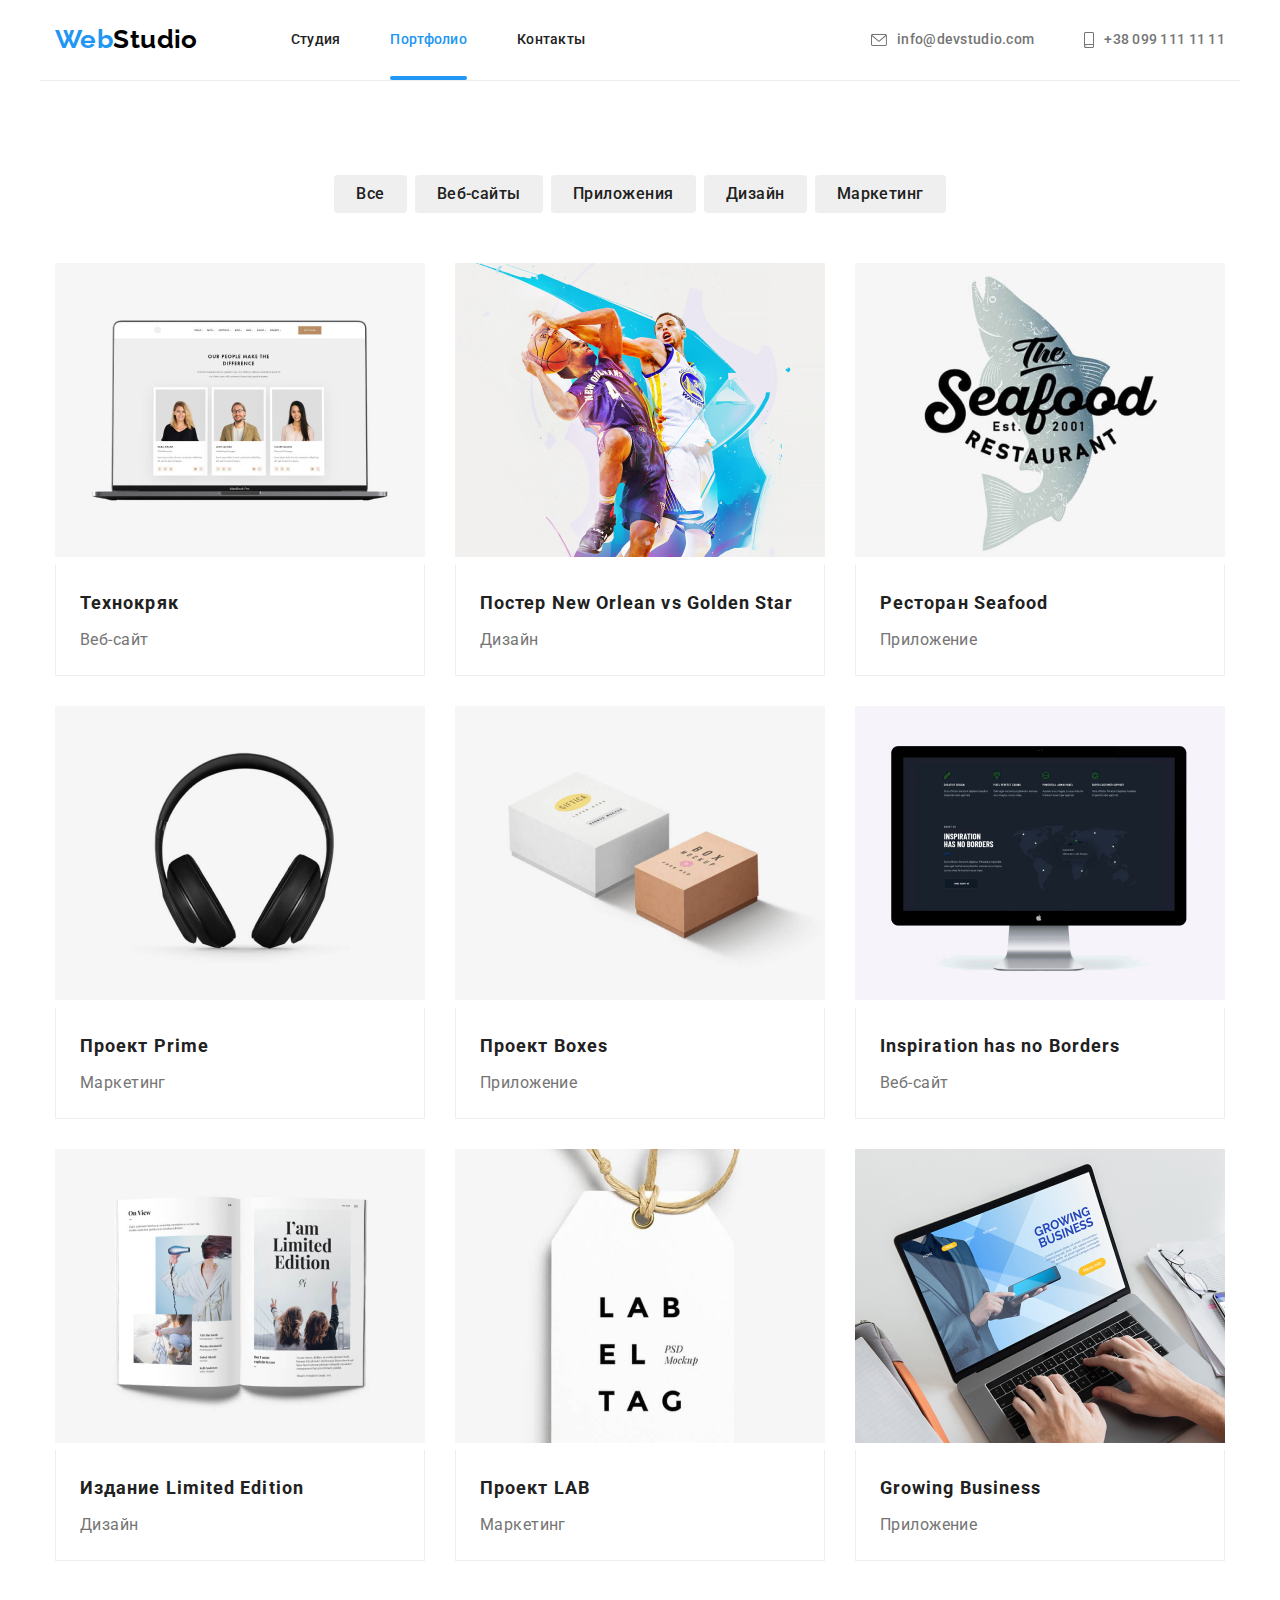
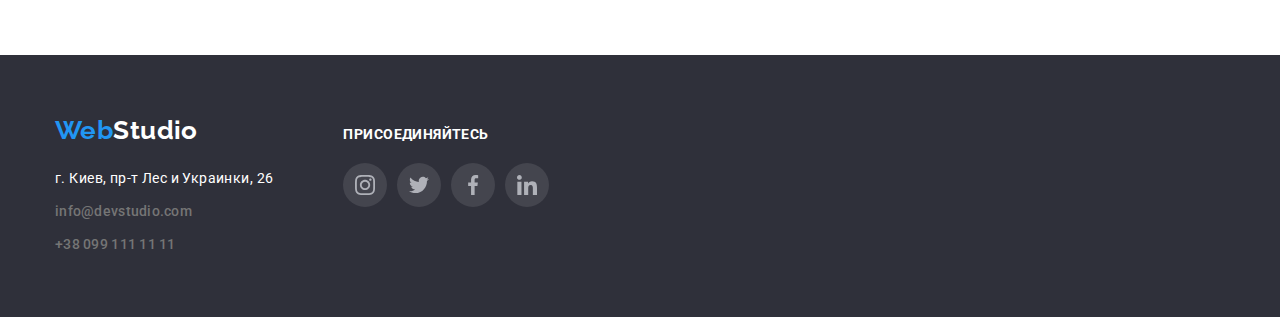
==== portfolio.html @ 2f01249b "копия 5 работы" ====
<!DOCTYPE html>
<html lang="ru">
  <head>
    <!-- head info -->
    <link
      rel="stylesheet"
      href="https://cdnjs.cloudflare.com/ajax/libs/modern-normalize/1.1.0/modern-normalize.css"
      integrity="sha512-Y0MM+V6ymRKN2zStTqzQ227DWhhp4Mzdo6gnlRnuaNCbc+YN/ZH0sBCLTM4M0oSy9c9VKiCvd4Jk44aCLrNS5Q=="
      crossorigin="anonymous"
      referrerpolicy="no-referrer"
    />
    <meta charset="utf-8" />
    <meta name="viewport-2" content="portfolio" />
    <title>Портфолио</title>
    <link rel="preconnect" href="https://fonts.googleapis.com" />
    <link rel="preconnect" href="https://fonts.gstatic.com" crossorigin />
    <link
      href="https://fonts.googleapis.com/css2?family=Raleway:wght@700&family=Roboto:wght@400;500;700;900&display=swap"
      rel="stylesheet"
    />
    <link rel="stylesheet" href="css/style.css" />
  </head>
  <body>
    <!-- Main navigation -->
    <header class="header container">
      <a href="./index.html" class="logo"
        ><span class="logo-item">Web</span>Studio</a
      >
      <nav class="site-nav">
        <ul class="list nav-panel">
          <li class="item">
            <a class="link" href="./index.html">Студия</a>
          </li>
          <li class="item">
            <a class="link currentLink" href="./portfolio.html">Портфолио</a>
          </li>
          <li class="item"><a class="link" href="">Контакты</a></li>
        </ul>
      </nav>
      <ul class="contact list">
        <!-- Ссылка на адрес электронной почты  -->
        <li class="item">
          <a class="mail-link" href="malito:info@devstudio.com">
            <svg class="icon-envelope">
              <use href="./images/icons.svg#icon-envelope"></use>
            </svg>
            info@devstudio.com</a
          >
        </li>
        <!-- Ссылка на телефонный номер -->
        <li class="item">
          <a class="tel-link" href="tel:+380961111111">
            <svg class="icon-smartphone">
              <use href="./images/icons.svg#icon-smartphone"></use>
            </svg>
            +38 099 111 11 11</a
          >
        </li>
      </ul>
    </header>
    <!-- hero -->
    <main class="container">
      <section class="portfolio-section">
        <h1 class="hero-title-portfolio visually-hidden">Фильтр выбора</h1>
        <ul class="btn-filtr cursors list">
          <li class="item">
            <button class="cursors btn current" type="button">Все</button>
          </li>
          <li class="item">
            <button class="cursors btn" type="button">Веб-сайты</button>
          </li>
          <li class="item">
            <button class="cursors btn" type="button">Приложения</button>
          </li>
          <li class="item">
            <button class="cursors btn" type="button">Дизайн</button>
          </li>
          <li class="item">
            <button class="cursors btn" type="button">Маркетинг</button>
          </li>
        </ul>
        <ul class="feature-list list">
          <li class="element">
            <a class="filtr-our-product" href="">
              <div class="product-thumb">
                <img
                  class="img-item"
                  src="./images/portfolio/img-1.jpg"
                  alt="Технокряк"
                  width="370"
                />
                <div class="product-overlay">
                  <div class="product-describ">
                    Технокряк это современная площадка распространения
                    коронавируса. Компании используют эту платформу для
                    цифрового шпионажа и атак на защищённые сервера конкурентов
                  </div>
                </div>
              </div>
              <div class="item-product">
                <h3 class="product-name">Технокряк</h3>
                <p class="application-area">Веб-сайт</p>
              </div>
            </a>
          </li>
          <li class="element">
            <a class="filtr-our-product" href="">
              <div class="product-thumb">
                <img
                  src="./images/portfolio/img-2.jpg"
                  alt="Постер New Orlean vs Golden Star"
                  width="370"
                />
                <div class="product-overlay">
                  <div class="product-describ">
                    Технокряк это современная площадка распространения
                    коронавируса. Компании используют эту платформу для
                    цифрового шпионажа и атак на защищённые сервера конкурентов
                  </div>
                </div>
              </div>
              <div class="item-product">
                <h3 class="product-name">Постер New Orlean vs Golden Star</h3>
                <p class="application-area">Дизайн</p>
              </div></a
            >
          </li>
          <li class="element">
            <a class="filtr-our-product" href="">
              <div class="product-thumb">
                <img
                  src="./images/portfolio/img-3.jpg"
                  alt="Ресторан Seafood"
                  width="370"
                />
                <div class="product-overlay">
                  <div class="product-describ">
                    Технокряк это современная площадка распространения
                    коронавируса. Компании используют эту платформу для
                    цифрового шпионажа и атак на защищённые сервера конкурентов
                  </div>
                </div>
              </div>
              <div class="item-product">
                <h3 class="product-name">Ресторан Seafood</h3>
                <p class="application-area">Приложение</p>
              </div></a
            >
          </li>
          <li class="element">
            <a class="filtr-our-product" href="">
              <div class="product-thumb">
                <img
                  src="./images/portfolio/img-4.jpg"
                  alt="Проект Prime"
                  width="370"
                />
                <div class="product-overlay">
                  <div class="product-describ">
                    Технокряк это современная площадка распространения
                    коронавируса. Компании используют эту платформу для
                    цифрового шпионажа и атак на защищённые сервера конкурентов
                  </div>
                </div>
              </div>
              <div class="item-product">
                <h3 class="product-name">Проект Prime</h3>
                <p class="application-area">Маркетинг</p>
              </div></a
            >
          </li>
          <li class="element">
            <a class="filtr-our-product" href="">
              <div class="product-thumb">
                <img
                  src="./images/portfolio/img-5.jpg"
                  alt="Проект Boxes"
                  width="370"
                />
                <div class="product-overlay">
                  <div class="product-describ">
                    Технокряк это современная площадка распространения
                    коронавируса. Компании используют эту платформу для
                    цифрового шпионажа и атак на защищённые сервера конкурентов
                  </div>
                </div>
              </div>
              <div class="item-product">
                <h3 class="product-name">Проект Boxes</h3>
                <p class="application-area">Приложение</p>
              </div></a
            >
          </li>
          <li class="element">
            <a class="filtr-our-product" href="">
              <div class="product-thumb">
                <img
                  src="./images/portfolio/img-6.jpg"
                  alt="Inspiration has no Borders"
                  width="370"
                />
                <div class="product-overlay">
                  <div class="product-describ">
                    Технокряк это современная площадка распространения
                    коронавируса. Компании используют эту платформу для
                    цифрового шпионажа и атак на защищённые сервера конкурентов
                  </div>
                </div>
              </div>
              <div class="item-product">
                <h3 class="product-name" lang="en">
                  Inspiration has no Borders
                </h3>
                <p class="application-area">Веб-сайт</p>
              </div></a
            >
          </li>
          <li class="element">
            <a class="filtr-our-product" href="">
              <div class="product-thumb">
                <img
                  src="./images/portfolio/img-7.jpg"
                  alt="Издание Limited Edition"
                  width="370"
                />
                <div class="product-overlay">
                  <div class="product-describ">
                    Технокряк это современная площадка распространения
                    коронавируса. Компании используют эту платформу для
                    цифрового шпионажа и атак на защищённые сервера конкурентов
                  </div>
                </div>
              </div>
              <div class="item-product">
                <h3 class="product-name">Издание Limited Edition</h3>
                <p class="application-area">Дизайн</p>
              </div></a
            >
          </li>
          <li class="element">
            <a class="filtr-our-product" href="">
              <div class="product-thumb">
                <img
                  src="./images/portfolio/img-8.jpg"
                  alt="Проект LAB"
                  width="370"
                />
                <div class="product-overlay">
                  <div class="product-describ">
                    Технокряк это современная площадка распространения
                    коронавируса. Компании используют эту платформу для
                    цифрового шпионажа и атак на защищённые сервера конкурентов
                  </div>
                </div>
              </div>
              <div class="item-product">
                <h3 class="product-name">Проект LAB</h3>
                <p class="application-area">Маркетинг</p>
              </div></a
            >
          </li>
          <li class="element">
            <a class="filtr-our-product" href="">
              <div class="product-thumb">
                <img
                  src="./images/portfolio/img-9.jpg"
                  alt="Growing Business"
                  width="370"
                />
                <div class="product-overlay">
                  <div class="product-describ">
                    Технокряк это современная площадка распространения
                    коронавируса. Компании используют эту платформу для
                    цифрового шпионажа и атак на защищённые сервера конкурентов
                  </div>
                </div>
              </div>
              <div class="item-product">
                <h3 class="product-name" lang="en">Growing Business</h3>
                <p class="application-area">Приложение</p>
              </div></a
            >
          </li>
        </ul>
      </section>
    </main>
    <!-- Page footer-->
    <footer class="info">
      <div class="container footer-container">
        <div class="address-info">
          <div class="footer-logo">
            <a href="./index.html" class="logo"
              ><span class="logo-item">Web</span
              ><span class="logo-footer">Studio</span></a
            >
          </div>
          <!-- adress-->
          <address class="address">г. Киев, пр-т Лес и Украинки, 26</address>
          <ul class="footer-contact list">
            <!-- Ссылка на адрес электронной почты  -->
            <li class="item">
              <a class="mail-link" href="malito:info@devstudio.com"
                >info@devstudio.com</a
              >
            </li>
            <!-- Ссылка на телефонный номер -->
            <li class="item">
              <a class="tel-link" href="tel:+380961111111">+38 099 111 11 11</a>
            </li>
          </ul>
        </div>
        <div class="footer-net">
          <h2 class="footer-title">Присоединяйтесь</h2>
          <ul class="footer-network-list list">
            <li class="footer-network">
              <a class="network-link" href=""
                ><svg class="icon">
                  <use href="./images/icons.svg#icon-instagram"></use>
                </svg>
              </a>
            </li>
            <li class="footer-network">
              <a class="network-link" href=""
                ><svg class="icon">
                  <use href="./images/icons.svg#icon-twitter"></use>
                </svg>
              </a>
            </li>
            <li class="footer-network">
              <a class="network-link" href=""
                ><svg class="icon">
                  <use href="./images/icons.svg#icon-facebook"></use>
                </svg>
              </a>
            </li>
            <li class="footer-network">
              <a class="network-link" href=""
                ><svg class="icon">
                  <use href="./images/icons.svg#icon-linkedin"></use>
                </svg>
              </a>
            </li>
          </ul>
        </div>
      </div>
    </footer>
  </body>
</html>
---- css/style.css ----
/* цвет фона #F5F4FA */
/* цвет хедера */
/* вторичный цвет фона #F5F4FA */
/* цвет фона акцента #2F303A */
/* цвет основного текста  #757575*/
/* вторичный цвет текста  #212121* , для лого цвет #000000/
/* цвет текста - белый #FFFFFF */
/* акцент #2196F3 */

html {
  box-sizing: border-box;
}

*,
*::before,
*::after {
  box-sizing: inherit;
}

:root {
  --primary-text-color: #757575;
  --title-text-color: #212121;
  --accent-color: #2196f3;
  --primary-white-color: #ffffff;
  --background-color-accent: #2f303a;
  --background-color-main: #f5f4fa;
}

body {
  font-family: Roboto, sans-serif;
  font-size: 14px;
  line-height: 1.71;
  letter-spacing: 0.03em;
  color: #757575;
}

h1,
h2,
h3,
h4,
h5,
p {
  margin-top: 0;
  margin-bottom: 0;
}

.container {
  width: 1200px;
  padding-left: 15px;
  padding-right: 15px;
  margin-right: auto;
  margin-left: auto;
  /* outline: 2px solid coral; */
}

.list {
  padding: 0;
  margin: 0;
  list-style: none;
  text-decoration: none;
}

.cursors {
  cursor: pointer;
}
/* -------------------------------------------pages------------------------------------ */
.logo {
  font-family: Raleway;
  font-weight: 700;
  font-size: 26px;
  line-height: 1.2;
  text-decoration: none;
  color: #000000;
}

.logo-item {
  color: var(--accent-color);
}

.header {
  display: flex;
  align-items: center;
  border-bottom-width: 1px;
  border-bottom-style: solid;
  border-bottom-color: #ececec;
  background-color: #fff;
}

.webstudio-button {
  font-size: 26px;
  line-height: auto;
}

/* --------------------------------------------site-nav---------------------------------- */

.site-nav {
  margin-left: 93px;
}

.site-nav .link {
  position: relative;
  display: block;
  padding-top: 32px;
  padding-bottom: 32px;

  color: var(--title-text-color);
  font-weight: 500;
  font-size: 14px;
  line-height: 1.14;
  letter-spacing: 0.02em;
  text-decoration: none;
  transition: color 250ms cubic-bezier(0.4, 0, 0.2, 1);
}

.site-nav .link:hover,
.site-nav .link:focus {
  color: var(--accent-color);
}

.site-nav .currentLink::after {
  position: absolute;

  content: "";
  left: 0;
  bottom: 0;
  display: block;
  width: 100%;
  height: 4px;
  border-radius: 2px;
  background-color: var(--accent-color);
}

.nav-panel {
  display: flex;
}

.nav-panel .item + .item {
  margin-left: 50px;
}

.link.currentLink {
  color: var(--accent-color);
}

.contact {
  display: flex;
  margin-left: auto;
}

.contact .item + .item {
  margin-left: 50px;
}

.contact .mail-link,
.contact .tel-link {
  display: flex;
  align-items: center;
  justify-content: center;
  font-weight: 500;
  font-size: 14px;
  line-height: 1.14;
  letter-spacing: 0.02em;
  text-decoration: none;
  color: var(--primary-text-color);
  fill: var(--primary-text-color);
  transition: color 250ms cubic-bezier(0.4, 0, 0.2, 1),
    fill 250ms cubic-bezier(0.4, 0, 0.2, 1);
}

.icon-envelope {
  width: 16px;
  height: 12px;
  margin-right: 10px;
}

.icon-smartphone {
  width: 10px;
  height: 16px;
  margin-right: 10px;
}

.contact .mail-link:hover,
.contact .mail-link:focus,
.contact .tel-link:hover,
.contact .tel-link:focus {
  color: var(--accent-color);
  fill: var(--accent-color);
}

/* ------------------------------------------main web студия------------------------------ */
.hero {
  padding-top: 200px;
  padding-bottom: 280px;
  height: 600px;
  text-align: center;
  background-image: linear-gradient(
      rgba(47, 48, 58, 0.4),
      rgba(47, 48, 58, 0.4)
    ),
    url("../images/hero-img.jpg");
  background-size: 1600px;
  background-repeat: no-repeat;
  background-position: 50% 50%;
}

/* hero title web */
.hero-title {
  width: auto;
  margin-bottom: 30px;
  font-weight: 900;
  font-size: 44px;
  line-height: 1.36;
  text-align: center;
  letter-spacing: 0.06em;
  text-transform: uppercase;
  color: #ffffff;
}

.section-goal {
  padding-top: 94px;
}

/* --------------------------основная секция на веб и портфолио------------------ */
.section-title {
  margin-bottom: 10px;
  font-weight: 700;
  font-size: 14px;
  line-height: 1.14;
  letter-spacing: 0.03em;
  text-transform: uppercase;
  color: var(--title-text-color);
}

/* section-title our-work */
.section-title.our-work {
  margin-bottom: 50px;
  width: auto;
  top: 969px;
  left: 612px;
  font-weight: 700;
  font-size: 36px;
  line-height: 1.16;
  text-align: center;
  text-transform: none;
}

/* кнопка web студия - заказать услуги*/
.hero .button-primary {
  padding-top: 10px;
  padding-right: 32px;
  padding-bottom: 10px;
  padding-left: 32px;

  font-family: inherit;
  font-weight: 700;
  font-size: 16px;
  line-height: 1.87;
  letter-spacing: 0.06em;
  text-decoration: none;
  align-items: center;
  border-radius: 4px;
  box-shadow: 0px 4px 4px rgba(0, 0, 0, 0.15);
  color: var(--primary-white-color);
  background-color: var(--accent-color);
  transition: color 250ms cubic-bezier(0.4, 0, 0.2, 1),
    background-color 250ms cubic-bezier(0.4, 0, 0.2, 1);
}

.button-primary:hover,
.button-primary:focus {
  color: var(--title-text-color);
  background-color: var(--primary-white-color);
}

/* ------icon - main goal------ */
.main-goal {
  display: flex;
}

.icon-main-goal {
  display: flex;
  justify-content: center;
  align-items: center;
  width: 270px;
  height: 120px;
  background-color: var(--background-color-main);
  margin-bottom: 30px;
}

.icon-main-goal .icon {
  width: 70px;
  height: 70px;
}

/* --------main-goal text-------- */
.main-goal .item {
  margin-right: 30px;
  width: 270px;
}

.main-goal .item:last-child {
  margin-right: 0;
}

.text {
  margin-top: 0;
}

.presentation-section {
  padding-top: 94px;
  padding-bottom: 94px;
}

.section-our-team {
  padding-top: 94px;
  padding-bottom: 94px;
  background-color: var(--background-color-main);
}

.section-title.our-team {
  margin-bottom: 50px;
  width: auto;
  font-weight: 700;
  font-size: 36px;
  line-height: 1.16;
  text-align: center;
  letter-spacing: 0.03em;
  text-transform: none;
}

.image-card,
.list-team {
  display: flex;
  justify-content: center;
}

.image-card .item {
  margin-right: 30px;
}

.image-card .item:last-child {
  margin-right: 0;
}

.card-image {
  display: block;
}

.present-thumb::before {
  position: absolute;
  content: "";

  bottom: 0;
  width: 100%;
  height: 70px;
  background: rgba(47, 48, 58, 0.8);
}

.item .present-thumb {
  position: relative;
}

.presentation-description {
  display: flex;
  position: absolute;
  /* justify-content: center; */
  /* align-items: center; */
  /* padding: auto;
  margin: 0; */
  min-width: 205px;
  bottom: 6%;
  right: -6%;
  transform: translate(-50%, -50%);

  font-weight: 700;
  font-size: 14px;
  line-height: 1.14;
  text-align: center;
  letter-spacing: 0.03em;
  text-transform: uppercase;
  color: var(--primary-white-color);
}

.list-team .item {
  background-color: var(--primary-white-color);
}

.staff {
  text-align: center;
}

.job {
  margin-top: 10px;
  text-align: center;
}

.list-team .item {
  margin-right: 30px;
  box-shadow: 0px 1px 3px rgba(0, 0, 0, 0.12), 0px 1px 1px rgba(0, 0, 0, 0.14),
    0px 2px 1px rgba(0, 0, 0, 0.2);
  border-radius: 0px 0px 4px 4px;
}

.list-team .item:last-child {
  margin-right: 0;
}

.staff-member {
  padding-top: 30px;
  padding-bottom: 30px;
}
/*  -----------------------Социальные сети SVG-icon---------------------- */

.list-team-network {
  display: flex;
  justify-content: center;
}

.list-team .network {
  margin-right: 10px;
}

.list-team .network:last-child {
  margin-right: 0;
}

.network-link {
  display: flex;
  width: 44px;
  height: 44px;
  border-radius: 50%;
  justify-content: center;
  align-items: center;
  fill: #afb1b8;
  outline: none;
  transition: background-color 250ms cubic-bezier(0.4, 0, 0.2, 1),
    fill 250ms cubic-bezier(0.4, 0, 0.2, 1);
}

.network .icon {
  width: 20px;
  height: 20px;
}

.network-link:hover,
.network-link:focus {
  background-color: var(--accent-color);
  fill: var(--primary-white-color);
}

/* -------------------------секция Постоянные клиенты------------------------- */
.client-section {
  padding-top: 94px;
  padding-bottom: 94px;
}

.section-title.our-client {
  margin-bottom: 50px;
  width: auto;
  font-weight: 700;
  font-size: 36px;
  line-height: 1.16;
  text-align: center;
  letter-spacing: 0.03em;
  text-transform: none;
}

.client {
  display: flex;
  justify-content: center;
  align-items: center;
  /* outline: 1px solid green; */
}

.company-link {
  display: flex;
  justify-content: center;
  align-items: center;
  padding: 16px 32px;
  width: 170px;
  height: 92px;
  border: 1px solid #afb1b8;
  fill: #afb1b8;
  filter: drop-shadow(0px 4px 4px rgba(0, 0, 0, 0.25));
  border-radius: 4px;
  outline: none;
  transition: fill 250ms cubic-bezier(0.4, 0, 0.2, 1),
    border 250ms cubic-bezier(0.4, 0, 0.2, 1);
}

.company-link .icon {
  display: block;
  width: 106px;
  height: 60px;
}

.client .item {
  margin-right: 30px;
}

.client .item:last-child {
  margin-right: 0;
}

.company-link:hover,
.company-link:focus {
  border: 1px solid var(--accent-color);
  fill: var(--accent-color);
}

/* -----------------------------------------main portfolio-------------------------------- */
.visually-hidden {
  clip: rect(0 0 0 0);
  clip-path: inset(50%);
  height: 1px;
  overflow: hidden;
  position: absolute;
  white-space: nowrap;
  width: 1px;
}

.portfolio-section {
  padding-top: 94px;
  padding-bottom: 94px;
}

.hero-title-portfolio {
  text-align: center;
}

/* ------------кнопки portfolio------------------ */
.btn-filtr {
  margin-bottom: 50px;
  display: flex;
  justify-content: center;
}

.btn-filtr .btn {
  font-weight: 500;
  font-size: 16px;
  line-height: 1.62;
  text-align: center;
  letter-spacing: 0.03em;
  color: #212121;
  outline: none;
  transition: color 250ms cubic-bezier(0.4, 0, 0.2, 1),
    background-color 250ms cubic-bezier(0.4, 0, 0.2, 1),
    box-shadow 250ms cubic-bezier(0.4, 0, 0.2, 1);
}

.btn-filtr .cursors.btn:hover,
.btn-filtr .cursors.btn:focus {
  color: var(--primary-white-color);
  background-color: var(--accent-color);
  box-shadow: 0px 3px 1px rgba(0, 0, 0, 0.1), 0px 1px 2px rgba(0, 0, 0, 0.08),
    0px 2px 2px rgba(0, 0, 0, 0.12);
}

.btn-filtr .item + .item {
  margin-left: 8px;
}

.cursors.btn {
  border-radius: 4px;
  padding-right: 22px;
  padding-left: 22px;
  padding-top: 6px;
  padding-bottom: 6px;
  border: none;
}

/* ----------------------feature-list-------------------- */
.feature-list {
  display: flex;
  flex-wrap: wrap;
  justify-content: center;
}

.filtr-our-product {
  display: block;
  text-decoration: none;
  transition: box-shadow 250ms cubic-bezier(0.4, 0, 0.2, 1);
}

/* ------------------------Overlay--------------------- */
.product-thumb {
  position: relative;
  overflow: hidden;
}

.product-overlay {
  position: absolute;
  top: 0;
  left: 0;
  width: 100%;
  height: 100%;
  background-color: rgba(33, 150, 243, 0.9);
  transform: translateY(100%);
  transition: transform 250ms cubic-bezier(0.4, 0, 0.2, 1);
}

.filtr-our-product:hover .product-overlay,
.filtr-our-product:focus .product-overlay {
  transform: translateY(0);
  outline: none;
  box-shadow: 0px 1px 1px rgba(0, 0, 0, 0.12), 0px 4px 4px rgba(0, 0, 0, 0.06),
    1px 4px 6px rgba(0, 0, 0, 0.16);
}

.product-describ {
  position: absolute;
  max-width: 322px;
  top: 63px;
  left: 24px;
  font-weight: 400;
  font-size: 18px;
  line-height: 1.56;
  letter-spacing: 0.03em;
  color: var(--primary-white-color);
}

/* -------------------filtr-our-product-------------- */

.element {
  outline: none;
  width: 370px;
  margin-right: 30px;
  margin-bottom: 30px;
}

.element .filtr-our-product:hover,
.element .filtr-our-product:focus {
  outline: none;
  box-shadow: 0px 1px 1px rgba(0, 0, 0, 0.12), 0px 4px 4px rgba(0, 0, 0, 0.06),
    1px 4px 6px rgba(0, 0, 0, 0.16);
}

.element:nth-child(3n) {
  margin-right: 0;
}

.element:nth-last-child(-n + 3) {
  margin-bottom: 0;
}

.item-product {
  padding-top: 20px;
  padding-bottom: 20px;
  padding-left: 24px;
  padding-right: 24px;
  border-left: 1px solid #eeeeee;
  border-right: 1px solid #eeeeee;
  border-bottom: 1px solid #eeeeee;
}

.product-name {
  margin-bottom: 4px;
  font-weight: 700;
  font-size: 18px;
  line-height: 2;
  letter-spacing: 0.06em;
  text-decoration: none;
  color: #212121;
}

.application-area {
  font-family: Roboto;
  font-size: 16px;
  line-height: 1.87;
  color: #757575;
}

/* ---------------------------------------footer info------------------------------------*/
.info {
  display: flex;
  padding-top: 60px;
  padding-bottom: 60px;
  background: var(--background-color-accent);
}

.footer-container {
  display: flex;
  align-items: baseline;
}

.footer-logo {
  margin-bottom: 20px;
}

.address {
  margin-bottom: 9px;
  font-size: 14px;
  line-height: 1.71;
  font-style: normal;
  color: var(--primary-white-color);
}

.logo-footer {
  align-self: flex-start;
  color: var(--primary-white-color);
}

.footer-contact .mail-link,
.footer-contact .tel-link {
  font-weight: 500;
  font-size: 14px;
  line-height: 1.14;
  letter-spacing: 0.02em;
  text-decoration: none;
  color: var(--primary-text-color);
  transition: color 250ms cubic-bezier(0.4, 0, 0.2, 1);
}

.footer-contact .mail-link:hover,
.footer-contact .mail-link:focus,
.footer-contact .tel-link:hover,
.footer-contact .tel-link:focus {
  color: var(--accent-color);
}

.footer-contact .item:nth-last-child(2) {
  margin-bottom: 9px;
}

.footer-net {
  float: left;
  margin-left: 70px;
}

.footer-title {
  margin-bottom: 20px;
  font-weight: 700;
  font-size: 14px;
  line-height: 1.14;
  letter-spacing: 0.03em;
  text-transform: uppercase;
  color: var(--primary-white-color);
}

.footer-network-list {
  display: flex;
  justify-content: center;
}

.footer-network-list .footer-network {
  margin-right: 10px;
}

.footer-network-list .footer-network:last-child {
  margin-right: 0;
}

.footer-network-list .network-link {
  width: 44px;
  height: 44px;
  border-radius: 50%;
  justify-content: center;
  align-items: center;
  fill: #afb1b8;
  background-color: #ffffff1a;
  outline: none;
  transition: background-color 250ms cubic-bezier(0.4, 0, 0.2, 1),
    fill 250ms cubic-bezier(0.4, 0, 0.2, 1);
}

.footer-network .icon {
  display: flex;
  width: 20px;
  height: 20px;
}

.network-link:hover,
.network-link:focus {
  background-color: var(--accent-color);
  fill: var(--primary-white-color);
}

/* --------------------------------modal---------------------------- */

.backdrop {
  position: fixed;
  top: 0;
  left: 0;
  width: 100%;
  height: 100%;
  background: rgba(0, 0, 0, 0.2);

  opacity: 1;
  transition: opacity 250ms cubic-bezier(0.4, 0, 0.2, 1),
    visibility 250ms cubic-bezier(0.4, 0, 0.2, 1);
}

.backdrop.is-hidden {
  opacity: 0;
  pointer-events: none;
  visibility: hidden;
}

.backdrop.is-hidden .modal {
  transform: translate(-50%, -50%) scale(1.3);
}

.modal {
  position: absolute;
  top: 50%;
  left: 50%;
  transform: translate(-50%, -50%) scale(1);
  z-index: 5;

  width: 528px;
  height: 581px;
  padding: 15px;

  background-color: #fff;
  transition: transform 250ms cubic-bezier(0.4, 0, 0.2, 1);
  box-shadow: 0px 1px 3px rgba(0, 0, 0, 0.12), 0px 1px 1px rgba(0, 0, 0, 0.14),
    0px 2px 1px rgba(0, 0, 0, 0.2);
  border-radius: 4px;
}

.modal-close .icon {
  display: flex;
  position: fixed;
  top: 8px;
  right: 8px;
  width: 20px;
  height: 20px;
}

.modal-close {
  display: flex;
  position: fixed;
  top: 3px;
  right: 3px;
  width: 30px;
  height: 30px;
  border-radius: 50%;
  border: 1px solid rgba(0, 0, 0, 0.1);
  justify-content: center;
  align-items: flex-end;
  outline: none;
}
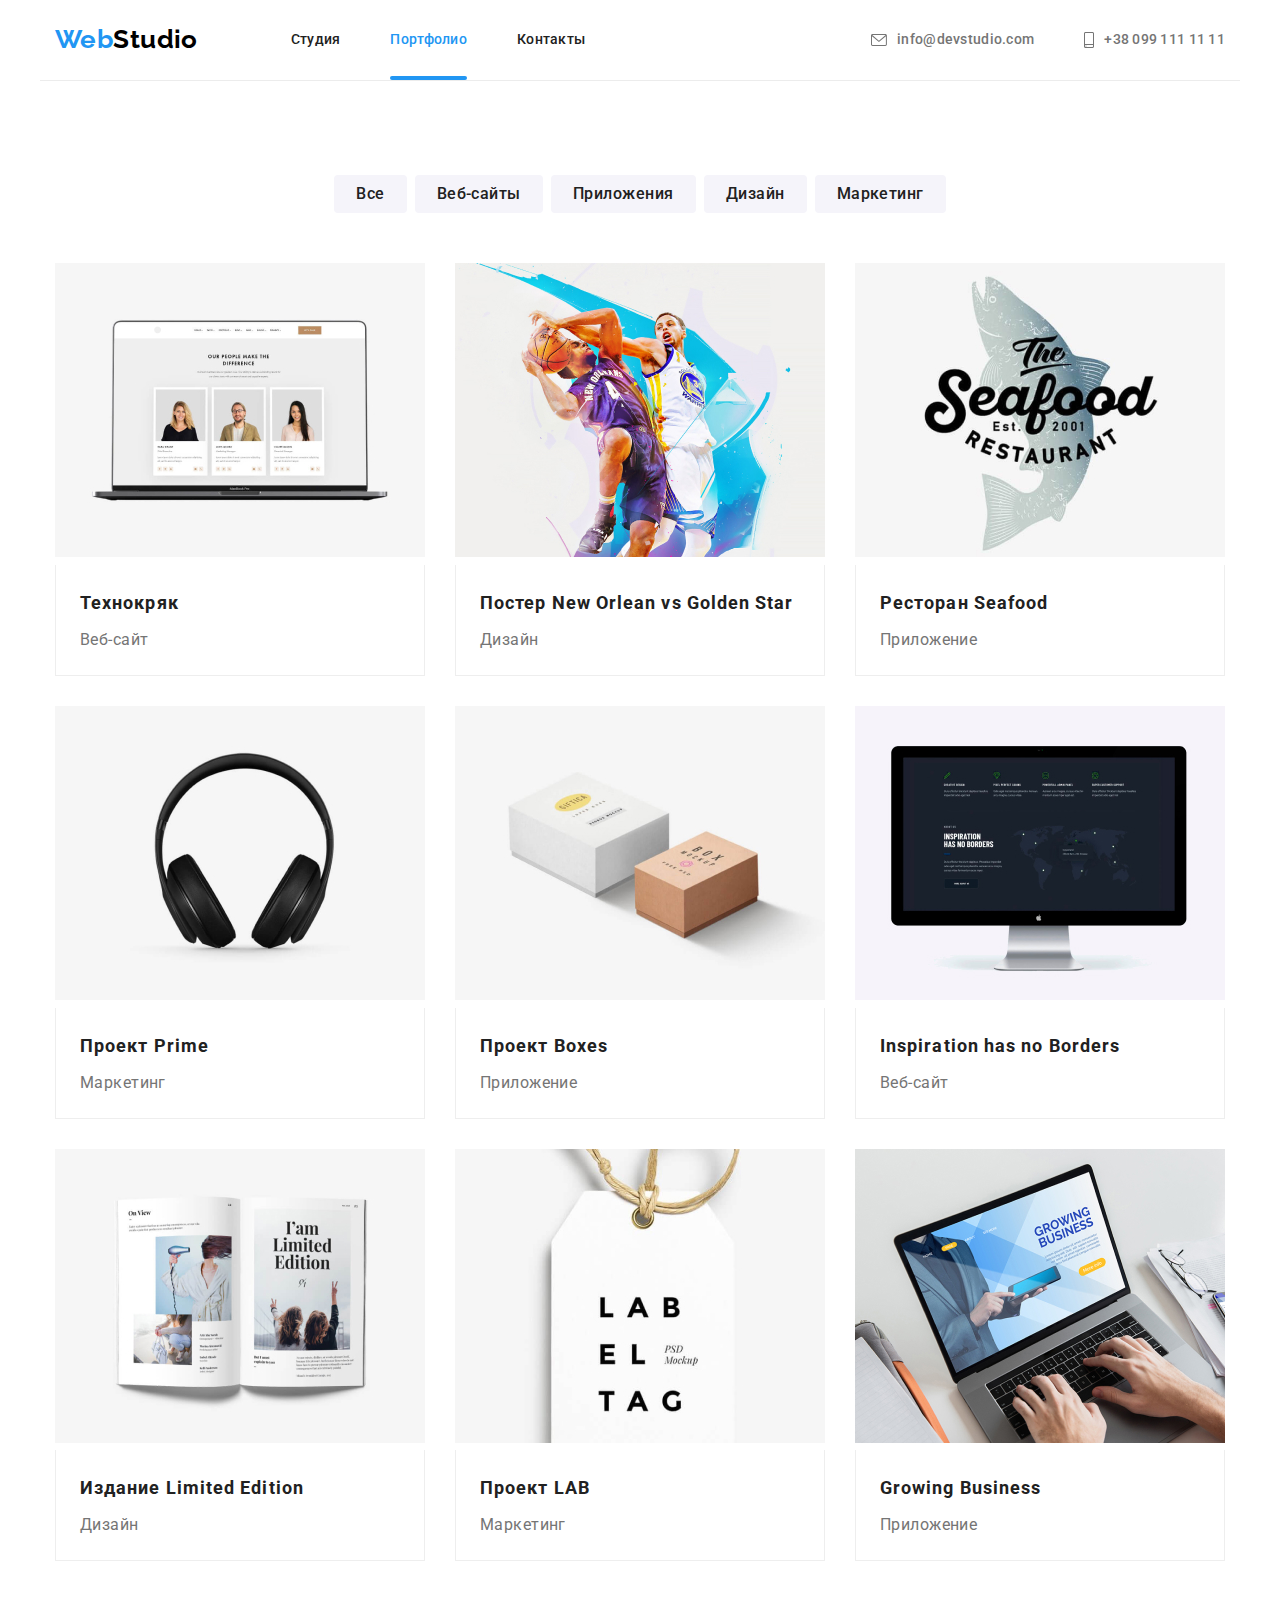
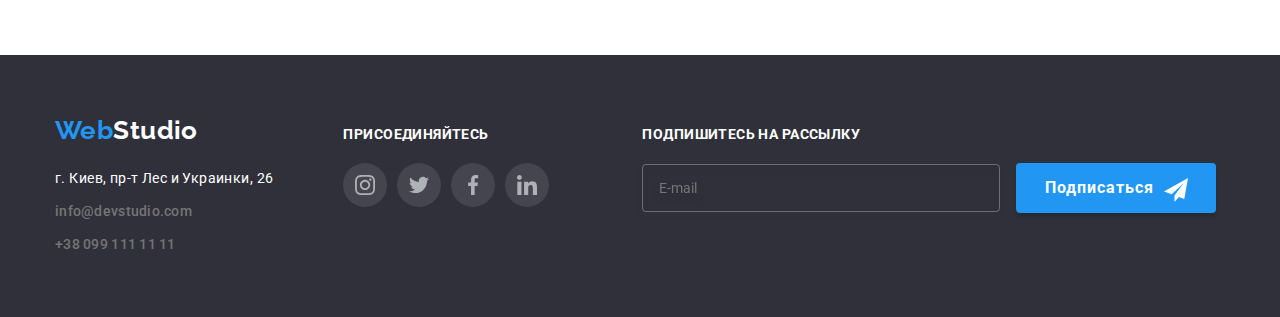
==== commit d86d2e58: "На отправку 6 домашка - готова" ====
--- a/portfolio.html
+++ b/portfolio.html
@@ -1,7 +1,7 @@
 <!DOCTYPE html>
 <html lang="ru">
   <head>
-    <!-- head info -->
+    <!------------------------- head info ------------------------->
     <link
       rel="stylesheet"
       href="https://cdnjs.cloudflare.com/ajax/libs/modern-normalize/1.1.0/modern-normalize.css"
@@ -21,7 +21,7 @@
     <link rel="stylesheet" href="css/style.css" />
   </head>
   <body>
-    <!-- Main navigation -->
+    <!------------------------- Main navigation ------------------------->
     <header class="header container">
       <a href="./index.html" class="logo"
         ><span class="logo-item">Web</span>Studio</a
@@ -38,7 +38,7 @@
         </ul>
       </nav>
       <ul class="contact list">
-        <!-- Ссылка на адрес электронной почты  -->
+        <!------------------- Ссылка на адрес электронной почты  --------------------->
         <li class="item">
           <a class="mail-link" href="malito:info@devstudio.com">
             <svg class="icon-envelope">
@@ -47,7 +47,7 @@
             info@devstudio.com</a
           >
         </li>
-        <!-- Ссылка на телефонный номер -->
+        <!----------------------- Ссылка на телефонный номер ------------------------->
         <li class="item">
           <a class="tel-link" href="tel:+380961111111">
             <svg class="icon-smartphone">
@@ -58,7 +58,7 @@
         </li>
       </ul>
     </header>
-    <!-- hero -->
+    <!------------------------- hero ------------------------->
     <main class="container">
       <section class="portfolio-section">
         <h1 class="hero-title-portfolio visually-hidden">Фильтр выбора</h1>
@@ -284,7 +284,7 @@
         </ul>
       </section>
     </main>
-    <!-- Page footer-->
+    <!------------------------- Page footer ------------------------->
     <footer class="info">
       <div class="container footer-container">
         <div class="address-info">
@@ -294,16 +294,16 @@
               ><span class="logo-footer">Studio</span></a
             >
           </div>
-          <!-- adress-->
+          <!------------------------- adress ------------------------->
           <address class="address">г. Киев, пр-т Лес и Украинки, 26</address>
           <ul class="footer-contact list">
-            <!-- Ссылка на адрес электронной почты  -->
+            <!--------------------- Ссылка на адрес электронной почты ---------------------->
             <li class="item">
               <a class="mail-link" href="malito:info@devstudio.com"
                 >info@devstudio.com</a
               >
             </li>
-            <!-- Ссылка на телефонный номер -->
+            <!------------------------- Ссылка на телефонный номер ------------------------->
             <li class="item">
               <a class="tel-link" href="tel:+380961111111">+38 099 111 11 11</a>
             </li>
@@ -342,6 +342,21 @@
             </li>
           </ul>
         </div>
+        <div class="footer-subscribe">
+          <h2 class="footer-title">Подпишитесь на рассылку</h2>
+          <input
+            class="email-input"
+            type="text"
+            name="name"
+            placeholder="E-mail"
+          />
+          <button type="button" class="sing-button">
+            Подписаться
+            <svg class="icon">
+              <use href="./images/icons.svg#icon-send"></use>
+            </svg>
+          </button>
+        </div>
       </div>
     </footer>
   </body>
--- a/css/style.css
+++ b/css/style.css
@@ -50,7 +50,6 @@
   padding-right: 15px;
   margin-right: auto;
   margin-left: auto;
-  /* outline: 2px solid coral; */
 }
 
 .list {
@@ -110,6 +109,7 @@
   letter-spacing: 0.02em;
   text-decoration: none;
   transition: color 250ms cubic-bezier(0.4, 0, 0.2, 1);
+  outline: none;
 }
 
 .site-nav .link:hover,
@@ -165,6 +165,7 @@
   fill: var(--primary-text-color);
   transition: color 250ms cubic-bezier(0.4, 0, 0.2, 1),
     fill 250ms cubic-bezier(0.4, 0, 0.2, 1);
+  outline: none;
 }
 
 .icon-envelope {
@@ -203,7 +204,7 @@
   background-position: 50% 50%;
 }
 
-/* hero title web */
+/* -----------------------------hero title web--------------- */
 .hero-title {
   width: auto;
   margin-bottom: 30px;
@@ -264,12 +265,14 @@
   background-color: var(--accent-color);
   transition: color 250ms cubic-bezier(0.4, 0, 0.2, 1),
     background-color 250ms cubic-bezier(0.4, 0, 0.2, 1);
+  outline: none;
 }
 
 .button-primary:hover,
 .button-primary:focus {
-  color: var(--title-text-color);
-  background-color: var(--primary-white-color);
+  background-color: #1976d2;
+  box-shadow: 0px 3px 1px rgba(0, 0, 0, 0.1), 0px 1px 2px rgba(0, 0, 0, 0.08),
+    0px 2px 2px rgba(0, 0, 0, 0.12);
 }
 
 /* ------icon - main goal------ */
@@ -363,10 +366,6 @@
 .presentation-description {
   display: flex;
   position: absolute;
-  /* justify-content: center; */
-  /* align-items: center; */
-  /* padding: auto;
-  margin: 0; */
   min-width: 205px;
   bottom: 6%;
   right: -6%;
@@ -469,7 +468,6 @@
   display: flex;
   justify-content: center;
   align-items: center;
-  /* outline: 1px solid green; */
 }
 
 .company-link {
@@ -543,6 +541,7 @@
   letter-spacing: 0.03em;
   color: #212121;
   outline: none;
+
   transition: color 250ms cubic-bezier(0.4, 0, 0.2, 1),
     background-color 250ms cubic-bezier(0.4, 0, 0.2, 1),
     box-shadow 250ms cubic-bezier(0.4, 0, 0.2, 1);
@@ -567,6 +566,8 @@
   padding-top: 6px;
   padding-bottom: 6px;
   border: none;
+  background-color: var(--background-color-main);
+  border-radius: 4px;
 }
 
 /* ----------------------feature-list-------------------- */
@@ -723,7 +724,6 @@
 }
 
 .footer-net {
-  float: left;
   margin-left: 70px;
 }
 
@@ -775,7 +775,66 @@
   fill: var(--primary-white-color);
 }
 
-/* --------------------------------modal---------------------------- */
+/* ------------------------------footer-subscribe----------------------------- */
+
+.footer-subscribe {
+  margin-left: 93px;
+}
+
+.email-input {
+  padding: 15px 16px;
+  min-width: 358px;
+  margin-right: 12px;
+  background-color: transparent;
+  border: 1px solid rgba(255, 255, 255, 0.3);
+  box-sizing: border-box;
+  filter: drop-shadow(0px 4px 4px rgba(0, 0, 0, 0.15));
+  border-radius: 4px;
+  color: var(--primary-white-color);
+}
+
+.email-input:focus {
+  color: var(--primary-white-color);
+  background-color: transparent;
+}
+
+.sing-button {
+  position: relative;
+  display: inline-block;
+  padding-top: 10px;
+  padding-right: 62px;
+  padding-bottom: 10px;
+  padding-left: 29px;
+  width: 200px;
+  font-family: inherit;
+  font-weight: 700;
+  font-size: 16px;
+  line-height: 1.87;
+  letter-spacing: 0.06em;
+  text-decoration: none;
+  align-items: center;
+  border-radius: 4px;
+  box-shadow: 0px 4px 4px rgba(0, 0, 0, 0.15);
+  color: var(--primary-white-color);
+  background-color: var(--accent-color);
+  outline: none;
+  transition: color 250ms cubic-bezier(0.4, 0, 0.2, 1),
+    background-color 250ms cubic-bezier(0.4, 0, 0.2, 1);
+}
+
+.sing-button:hover,
+.sing-button:focus {
+  background-color: #1976d2;
+}
+.sing-button .icon {
+  position: absolute;
+  top: 30%;
+  right: 28px;
+  width: 24px;
+  height: 24px;
+}
+
+/* ----------------------------------------------modal------------------------------------ */
 
 .backdrop {
   position: fixed;
@@ -818,17 +877,8 @@
   border-radius: 4px;
 }
 
-.modal-close .icon {
-  display: flex;
-  position: fixed;
-  top: 8px;
-  right: 8px;
-  width: 20px;
-  height: 20px;
-}
-
 .modal-close {
-  display: flex;
+  cursor: pointer;
   position: fixed;
   top: 3px;
   right: 3px;
@@ -839,4 +889,228 @@
   justify-content: center;
   align-items: flex-end;
   outline: none;
-}
+  z-index: 10;
+}
+
+.modal-close .icon {
+  display: flex;
+  position: fixed;
+  top: 8px;
+  right: 8px;
+  width: 20px;
+  height: 20px;
+  transition: fill 250ms cubic-bezier(0.4, 0, 0.2, 1);
+}
+
+.modal-close .icon:focus,
+.modal-close .icon:hover {
+  fill: var(--accent-color);
+}
+
+/* ------------------------------------форма----------------------------------------- */
+
+.form {
+  position: absolute;
+  top: 0;
+  left: 0;
+  width: 528px;
+  height: 581px;
+  margin-left: auto;
+  margin-right: auto;
+  padding: 40px;
+}
+
+.form-tittle {
+  display: block;
+  margin-bottom: 12px;
+  margin-left: auto;
+  margin-right: auto;
+  font-weight: 700;
+  font-size: 20px;
+  line-height: 1.15;
+  text-align: center;
+  letter-spacing: 0.03em;
+  margin-bottom: 12px;
+  color: var(--title-text-color);
+}
+
+.form-field {
+  position: relative;
+  display: flex;
+  flex-direction: column;
+  margin-bottom: 10px;
+}
+
+.form-field label {
+  font-size: 12px;
+  line-height: 1.17;
+  letter-spacing: 0.01em;
+  margin-bottom: 4px;
+  color: var(--primary-text-color);
+}
+
+.form-field input {
+  cursor: pointer;
+  font-size: 14px;
+  line-height: 1.14;
+  letter-spacing: 0.01em;
+  margin: 0;
+  padding-left: 42px;
+  padding-top: 12px;
+  padding-bottom: 12px;
+  border: 1px solid rgba(33, 33, 33, 0.2);
+  box-sizing: border-box;
+  border-radius: 4px;
+  transition: border 250ms cubic-bezier(0.4, 0, 0.2, 1);
+}
+
+.form-field textarea {
+  cursor: pointer;
+  font-size: 14px;
+  line-height: 1.14;
+  letter-spacing: 0.01em;
+  margin: 0;
+  border: 1px solid rgba(33, 33, 33, 0.2);
+  box-sizing: border-box;
+  border-radius: 4px;
+}
+
+.form-field textarea:focus {
+  border: 1px solid #2196f3;
+  box-sizing: border-box;
+  border-radius: 4px;
+  outline: none;
+}
+
+.form-field input:focus {
+  border: 1px solid #2196f3;
+  box-sizing: border-box;
+  border-radius: 4px;
+  outline: none;
+}
+
+.form-field textarea::placeholder {
+  font-size: 12px;
+  line-height: 1.17;
+  letter-spacing: 0.01em;
+  color: rgba(117, 117, 117, 0.5);
+}
+
+.textarea {
+  margin-bottom: 20px;
+}
+
+.form-field .icon {
+  position: absolute;
+  top: 50%;
+  left: 12px;
+  display: inline-block;
+  width: 18px;
+  height: 18px;
+}
+
+.comment {
+  padding: 12px 16px;
+}
+
+textarea {
+  resize: none;
+}
+
+.form-input ~ .icon {
+  transition: fill 250ms cubic-bezier(0.4, 0, 0.2, 1);
+}
+
+.form-input ~ .icon {
+  fill: var(--title-text-color);
+}
+
+.form-input:focus ~ .icon {
+  fill: var(--accent-color);
+}
+
+/* -----------------------------------check------------------------------ */
+
+.check {
+  display: flex;
+  align-items: center;
+  margin-bottom: 30px;
+  padding-left: 20px;
+}
+
+.check-input {
+  position: absolute;
+  width: 1px;
+  height: 1px;
+  overflow: hidden;
+  clip: rect(0 0 0 0);
+}
+
+.check-box {
+  display: inline-block;
+  width: 16px;
+  height: 15px;
+  margin-left: -10px;
+  margin-right: 7px;
+  border: 2px solid black;
+  border-radius: 4px;
+  transition: background-color 750ms cubic-bezier(0.4, 0, 0.2, 1),
+    border-color 250ms cubic-bezier(0.4, 0, 0.2, 1);
+}
+
+/* -------------------------checked--------------------------------- */
+
+.check-input:checked + .check-box {
+  border-color: transparent;
+  background-color: var(--accent-color);
+  background-image: url("../images/icon-check.svg");
+  background-size: contain;
+  background-origin: border-box;
+}
+
+/* ------------------------ кнопка отправить -------------------------- */
+
+button {
+  padding: 0;
+  border: none;
+  font: inherit;
+  color: inherit;
+  background-color: transparent;
+}
+
+.submit-button {
+  display: block;
+  cursor: pointer;
+
+  margin-right: auto;
+  margin-left: auto;
+  padding-top: 10px;
+  padding-right: 55px;
+  padding-bottom: 10px;
+  padding-left: 55px;
+
+  font-weight: 700;
+  font-size: 16px;
+  line-height: 1.87;
+  letter-spacing: 0.06em;
+  text-decoration: none;
+  border: transparent;
+  border-radius: 4px;
+  box-shadow: 0px 4px 4px rgba(0, 0, 0, 0.15);
+  color: var(--primary-white-color);
+  background-color: var(--accent-color);
+  transition: color 250ms cubic-bezier(0.4, 0, 0.2, 1),
+    background-color 250ms cubic-bezier(0.4, 0, 0.2, 1);
+}
+
+.submit-button:hover,
+.submit-button:focus {
+  outline: none;
+  background-color: #1976d2;
+  box-shadow: 0px 3px 1px rgba(0, 0, 0, 0.1), 0px 1px 2px rgba(0, 0, 0, 0.08),
+    0px 2px 2px rgba(0, 0, 0, 0.12);
+}
+
+.link-doc {
+  margin: 3px;
+}
